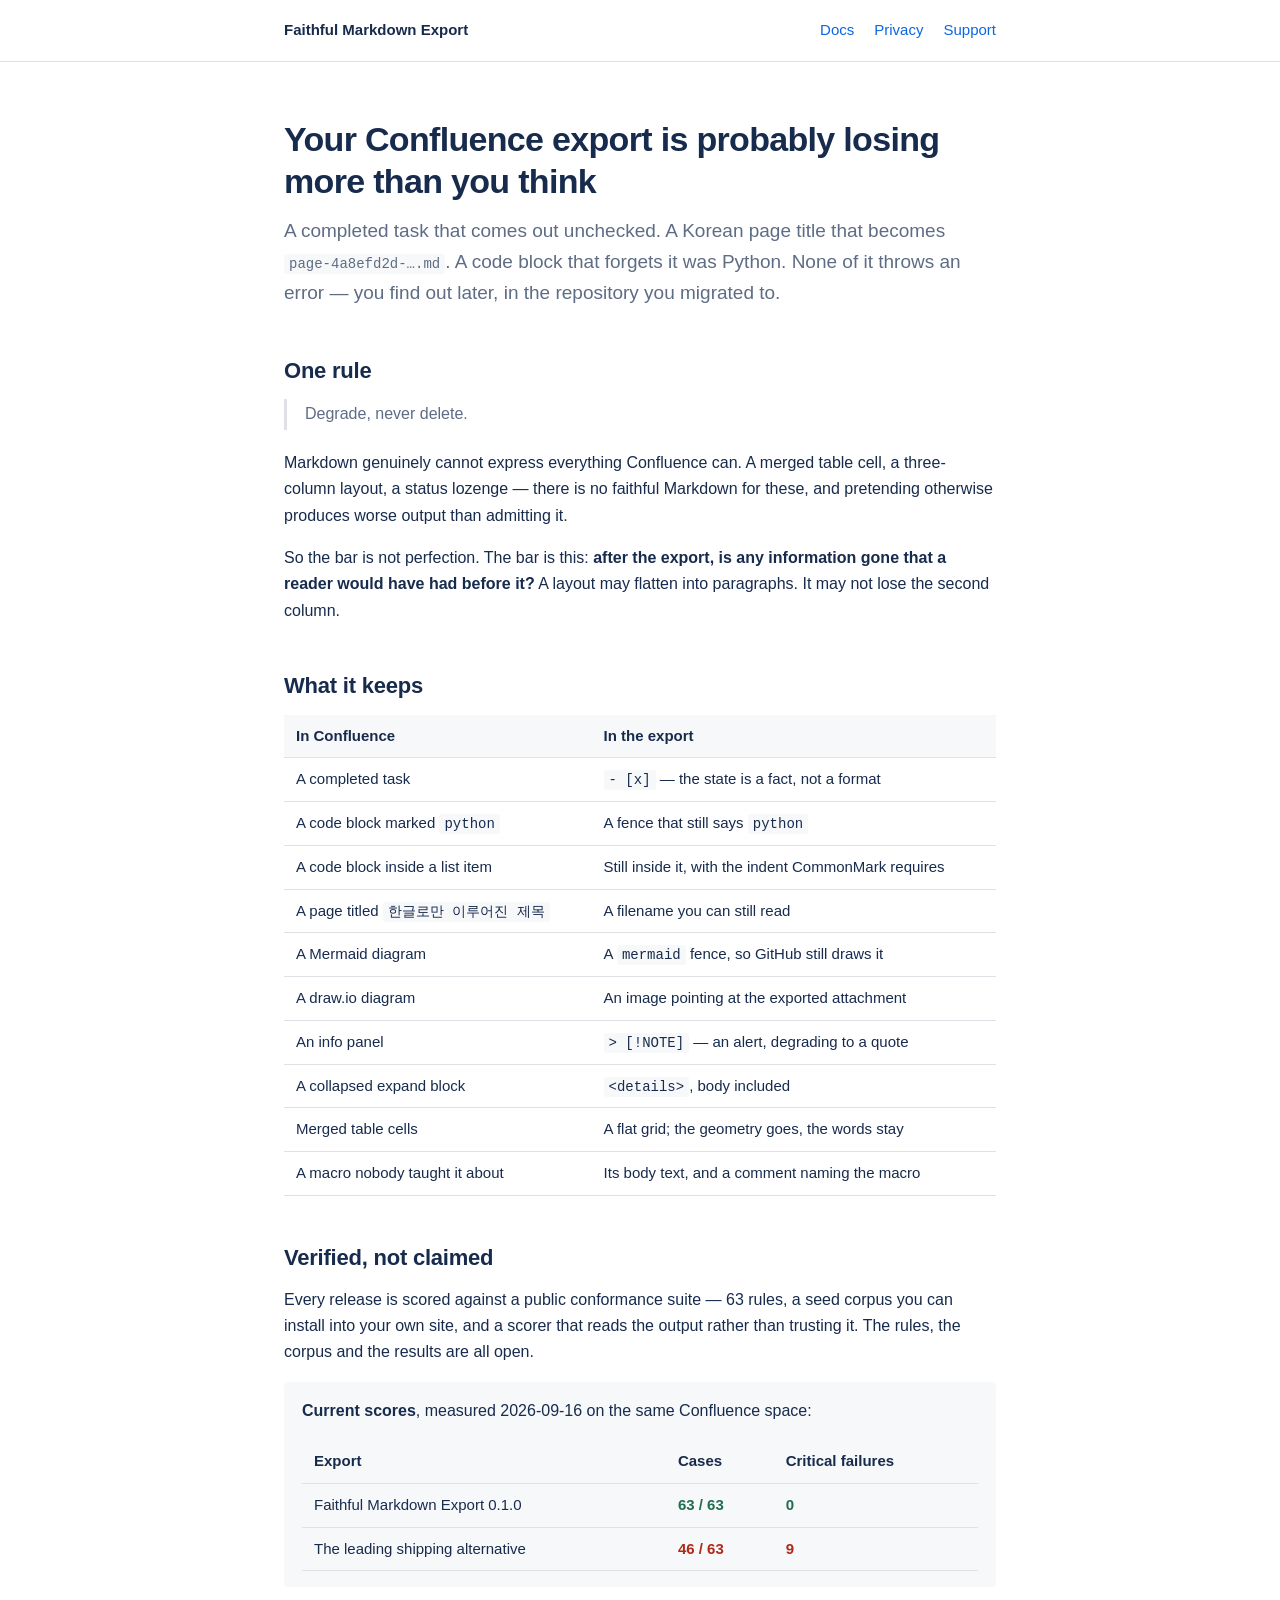
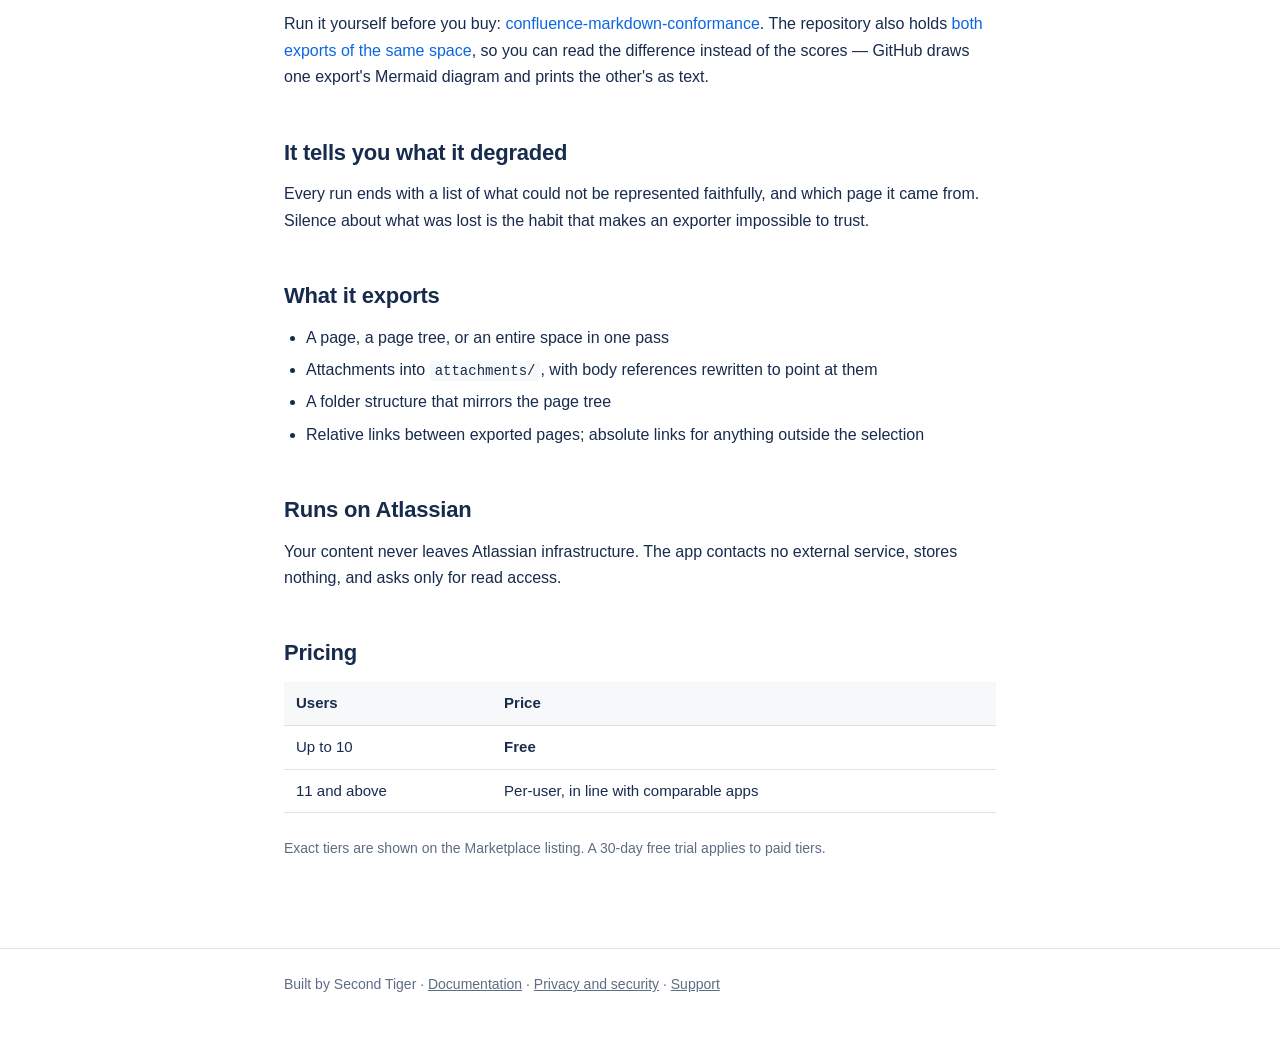
==== index.html @ 4c45a91b "Add the product site: what the app does, how to use it, privacy, support" ====
<!doctype html>
<html lang="en">
<head>
<meta charset="utf-8">
<meta name="viewport" content="width=device-width, initial-scale=1">
<title>Faithful Markdown Export for Confluence</title>
<meta name="description" content="Export Confluence pages, trees or whole spaces to Markdown without losing task state, code block languages, nesting or non-English titles.">
<link rel="stylesheet" href="style.css">
</head>
<body>

<header class="site">
  <div class="wrap">
    <strong>Faithful Markdown Export</strong>
    <nav>
      <a href="docs.html">Docs</a>
      <a href="privacy.html">Privacy</a>
      <a href="support.html">Support</a>
    </nav>
  </div>
</header>

<main class="wrap">

<h1>Your Confluence export is probably losing more than you think</h1>
<p class="lede">
  A completed task that comes out unchecked. A Korean page title that becomes
  <code>page-4a8efd2d-….md</code>. A code block that forgets it was Python. None of it
  throws an error — you find out later, in the repository you migrated to.
</p>

<h2>One rule</h2>

<blockquote>Degrade, never delete.</blockquote>

<p>
  Markdown genuinely cannot express everything Confluence can. A merged table cell, a
  three-column layout, a status lozenge — there is no faithful Markdown for these, and
  pretending otherwise produces worse output than admitting it.
</p>
<p>
  So the bar is not perfection. The bar is this: <strong>after the export, is any
  information gone that a reader would have had before it?</strong> A layout may flatten
  into paragraphs. It may not lose the second column.
</p>

<h2>What it keeps</h2>

<table>
  <tr><th>In Confluence</th><th>In the export</th></tr>
  <tr><td>A completed task</td><td><code>- [x]</code> — the state is a fact, not a format</td></tr>
  <tr><td>A code block marked <code>python</code></td><td>A fence that still says <code>python</code></td></tr>
  <tr><td>A code block inside a list item</td><td>Still inside it, with the indent CommonMark requires</td></tr>
  <tr><td>A page titled <code>한글로만 이루어진 제목</code></td><td>A filename you can still read</td></tr>
  <tr><td>A Mermaid diagram</td><td>A <code>mermaid</code> fence, so GitHub still draws it</td></tr>
  <tr><td>A draw.io diagram</td><td>An image pointing at the exported attachment</td></tr>
  <tr><td>An info panel</td><td><code>&gt; [!NOTE]</code> — an alert, degrading to a quote</td></tr>
  <tr><td>A collapsed expand block</td><td><code>&lt;details&gt;</code>, body included</td></tr>
  <tr><td>Merged table cells</td><td>A flat grid; the geometry goes, the words stay</td></tr>
  <tr><td>A macro nobody taught it about</td><td>Its body text, and a comment naming the macro</td></tr>
</table>

<h2>Verified, not claimed</h2>

<p>
  Every release is scored against a public conformance suite — 63 rules, a seed corpus you
  can install into your own site, and a scorer that reads the output rather than trusting it.
  The rules, the corpus and the results are all open.
</p>

<div class="callout">
  <p><strong>Current scores</strong>, measured 2026&#8209;09&#8209;16 on the same Confluence space:</p>
  <table style="margin-bottom:0">
    <tr><th>Export</th><th>Cases</th><th>Critical failures</th></tr>
    <tr><td>Faithful Markdown Export 0.1.0</td><td class="yes">63 / 63</td><td class="yes">0</td></tr>
    <tr><td>The leading shipping alternative</td><td class="no">46 / 63</td><td class="no">9</td></tr>
  </table>
</div>

<p>
  Run it yourself before you buy:
  <a href="https://github.com/YoungjuneKwon/confluence-markdown-conformance">confluence-markdown-conformance</a>.
  The repository also holds <a href="https://github.com/YoungjuneKwon/confluence-markdown-conformance/tree/main/samples">both exports of the same space</a>,
  so you can read the difference instead of the scores — GitHub draws one export's Mermaid
  diagram and prints the other's as text.
</p>

<h2>It tells you what it degraded</h2>

<p>
  Every run ends with a list of what could not be represented faithfully, and which page it
  came from. Silence about what was lost is the habit that makes an exporter impossible to
  trust.
</p>

<h2>What it exports</h2>

<ul>
  <li>A page, a page tree, or an entire space in one pass</li>
  <li>Attachments into <code>attachments/</code>, with body references rewritten to point at them</li>
  <li>A folder structure that mirrors the page tree</li>
  <li>Relative links between exported pages; absolute links for anything outside the selection</li>
</ul>

<h2>Runs on Atlassian</h2>

<p>
  Your content never leaves Atlassian infrastructure. The app contacts no external service,
  stores nothing, and asks only for read access.
</p>

<h2>Pricing</h2>

<table>
  <tr><th>Users</th><th>Price</th></tr>
  <tr><td>Up to 10</td><td><strong>Free</strong></td></tr>
  <tr><td>11 and above</td><td>Per-user, in line with comparable apps</td></tr>
</table>
<p class="updated">Exact tiers are shown on the Marketplace listing. A 30-day free trial applies to paid tiers.</p>

</main>

<footer class="site">
  <div class="wrap">
    Built by Second Tiger ·
    <a href="docs.html">Documentation</a> ·
    <a href="privacy.html">Privacy and security</a> ·
    <a href="support.html">Support</a>
  </div>
</footer>

</body>
</html>
---- style.css ----
:root {
  --ink: #172b4d;
  --muted: #5e6c84;
  --line: #dfe1e6;
  --bg: #ffffff;
  --soft: #f7f8f9;
  --link: #0c66e4;
  --bad: #ae2a19;
  --good: #216e4e;
}

* { box-sizing: border-box; }

body {
  margin: 0;
  font: 400 16px/1.65 -apple-system, BlinkMacSystemFont, "Segoe UI", Roboto, "Helvetica Neue", sans-serif;
  color: var(--ink);
  background: var(--bg);
  -webkit-font-smoothing: antialiased;
}

.wrap { max-width: 760px; margin: 0 auto; padding: 0 24px; }

header.site {
  border-bottom: 1px solid var(--line);
  padding: 18px 0;
  margin-bottom: 56px;
}
header.site .wrap { display: flex; align-items: center; gap: 28px; }
header.site strong { font-size: 15px; }
header.site nav { margin-left: auto; display: flex; gap: 20px; }
header.site nav a { font-size: 15px; }

a { color: var(--link); text-decoration: none; }
a:hover { text-decoration: underline; }

h1 { font-size: 34px; line-height: 1.25; letter-spacing: -0.02em; margin: 0 0 12px; }
h2 { font-size: 22px; line-height: 1.3; margin: 48px 0 14px; letter-spacing: -0.01em; }
h3 { font-size: 17px; margin: 32px 0 8px; }
p { margin: 0 0 16px; }
.lede { font-size: 19px; color: var(--muted); margin-bottom: 36px; }

ul, ol { margin: 0 0 16px; padding-left: 22px; }
li { margin: 6px 0; }

code {
  font: 400 14px/1.5 ui-monospace, SFMono-Regular, Menlo, monospace;
  background: var(--soft);
  padding: 2px 5px;
  border-radius: 3px;
}
pre {
  background: var(--soft);
  border: 1px solid var(--line);
  border-radius: 4px;
  padding: 14px 16px;
  overflow-x: auto;
  margin: 0 0 20px;
}
pre code { background: none; padding: 0; font-size: 13.5px; }

table { border-collapse: collapse; width: 100%; margin: 0 0 24px; font-size: 15px; }
th, td { text-align: left; padding: 9px 12px; border-bottom: 1px solid var(--line); vertical-align: top; }
th { font-weight: 600; background: var(--soft); }

blockquote {
  margin: 0 0 20px;
  padding: 2px 0 2px 18px;
  border-left: 3px solid var(--line);
  color: var(--muted);
}

.callout {
  background: var(--soft);
  border-radius: 4px;
  padding: 16px 18px;
  margin: 0 0 24px;
}
.callout p:last-child { margin-bottom: 0; }

.no { color: var(--bad); font-weight: 600; }
.yes { color: var(--good); font-weight: 600; }

footer.site {
  margin-top: 88px;
  border-top: 1px solid var(--line);
  padding: 24px 0 64px;
  color: var(--muted);
  font-size: 14px;
}
footer.site a { color: var(--muted); text-decoration: underline; }

.updated { color: var(--muted); font-size: 14px; }
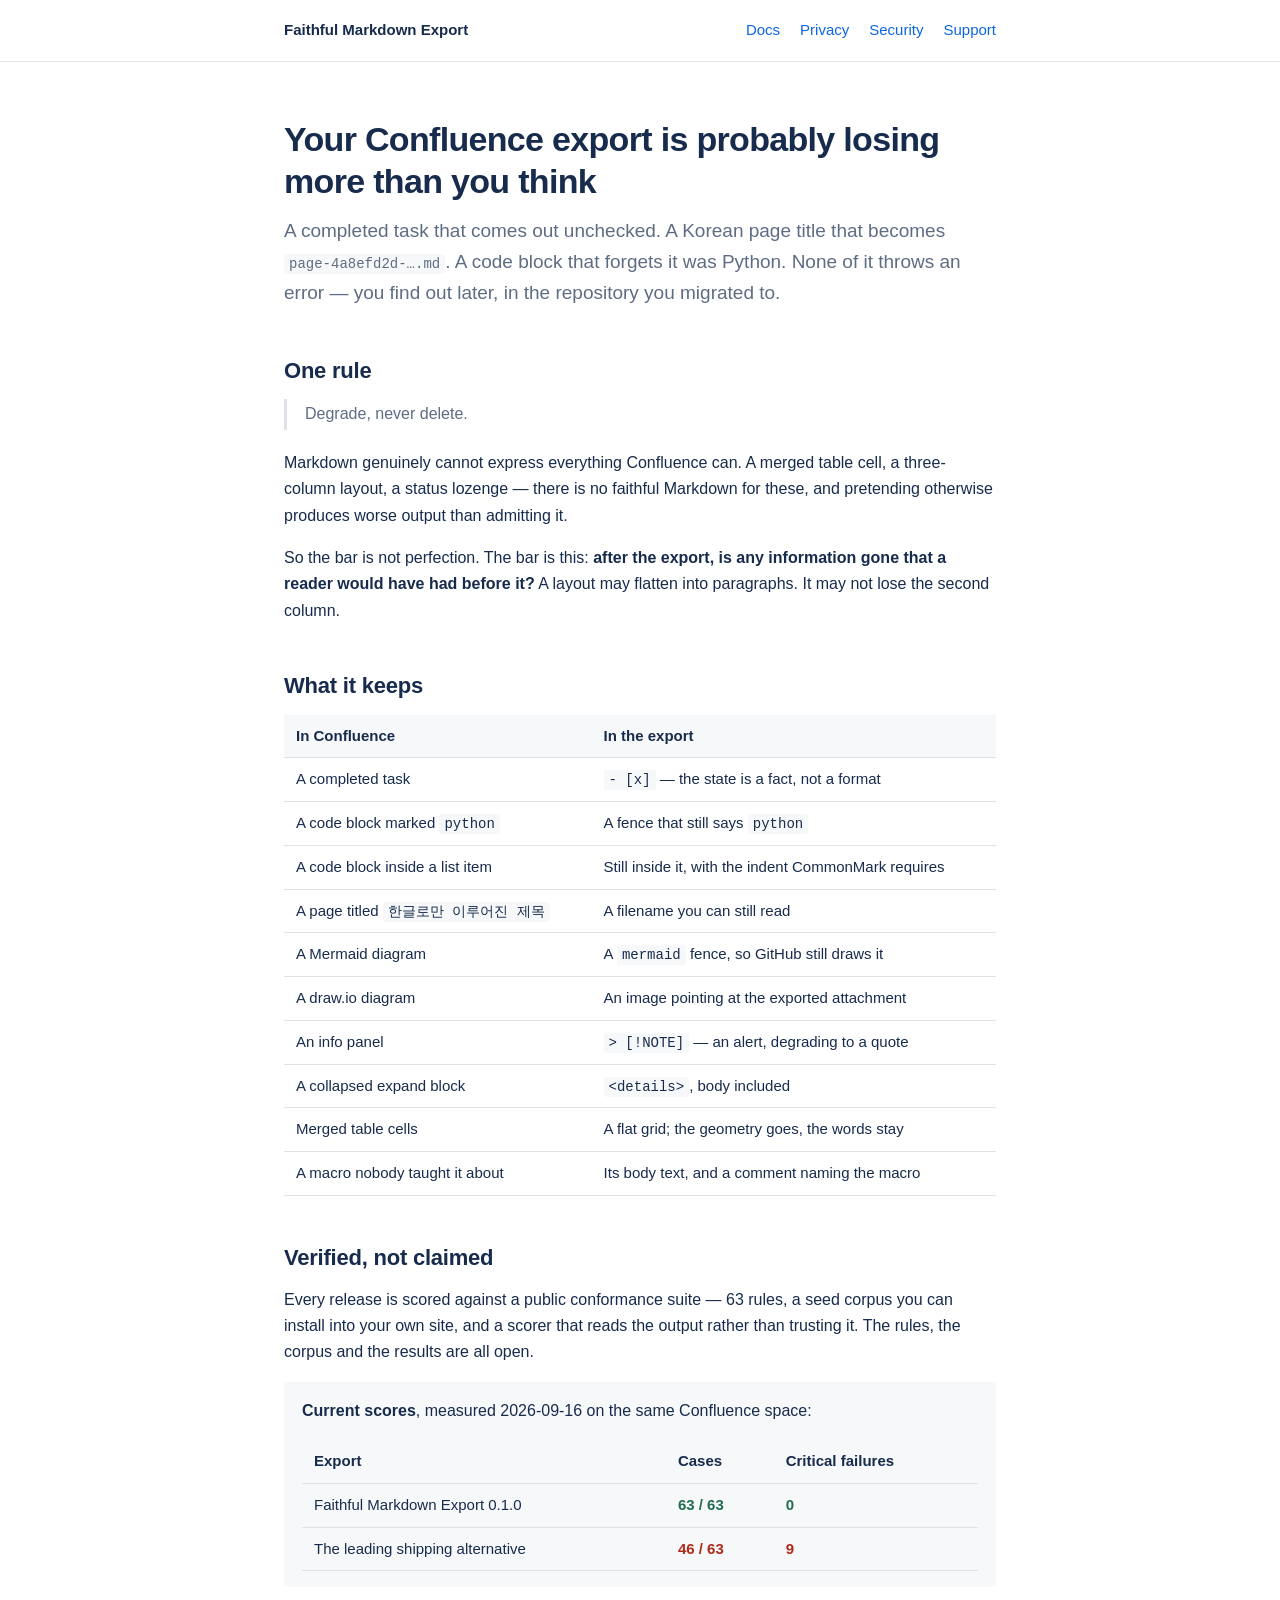
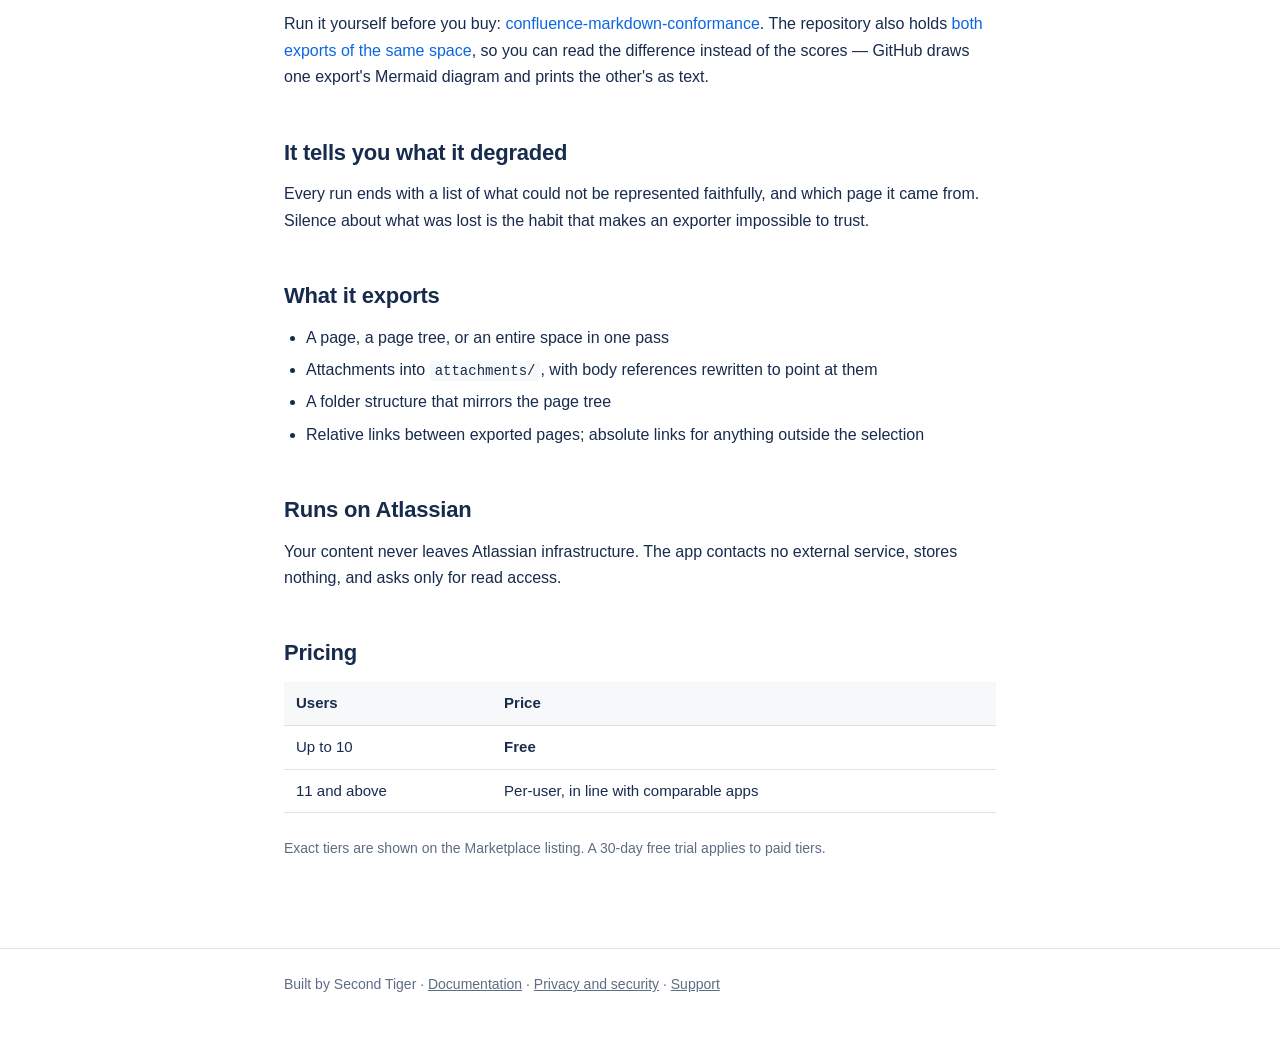
==== commit 292bdaf1: "Say publicly what we do when security goes wrong The Marketplace listing has a security policy field" ====
--- a/index.html
+++ b/index.html
@@ -15,6 +15,7 @@
     <nav>
       <a href="docs.html">Docs</a>
       <a href="privacy.html">Privacy</a>
+      <a href="security.html">Security</a>
       <a href="support.html">Support</a>
     </nav>
   </div>
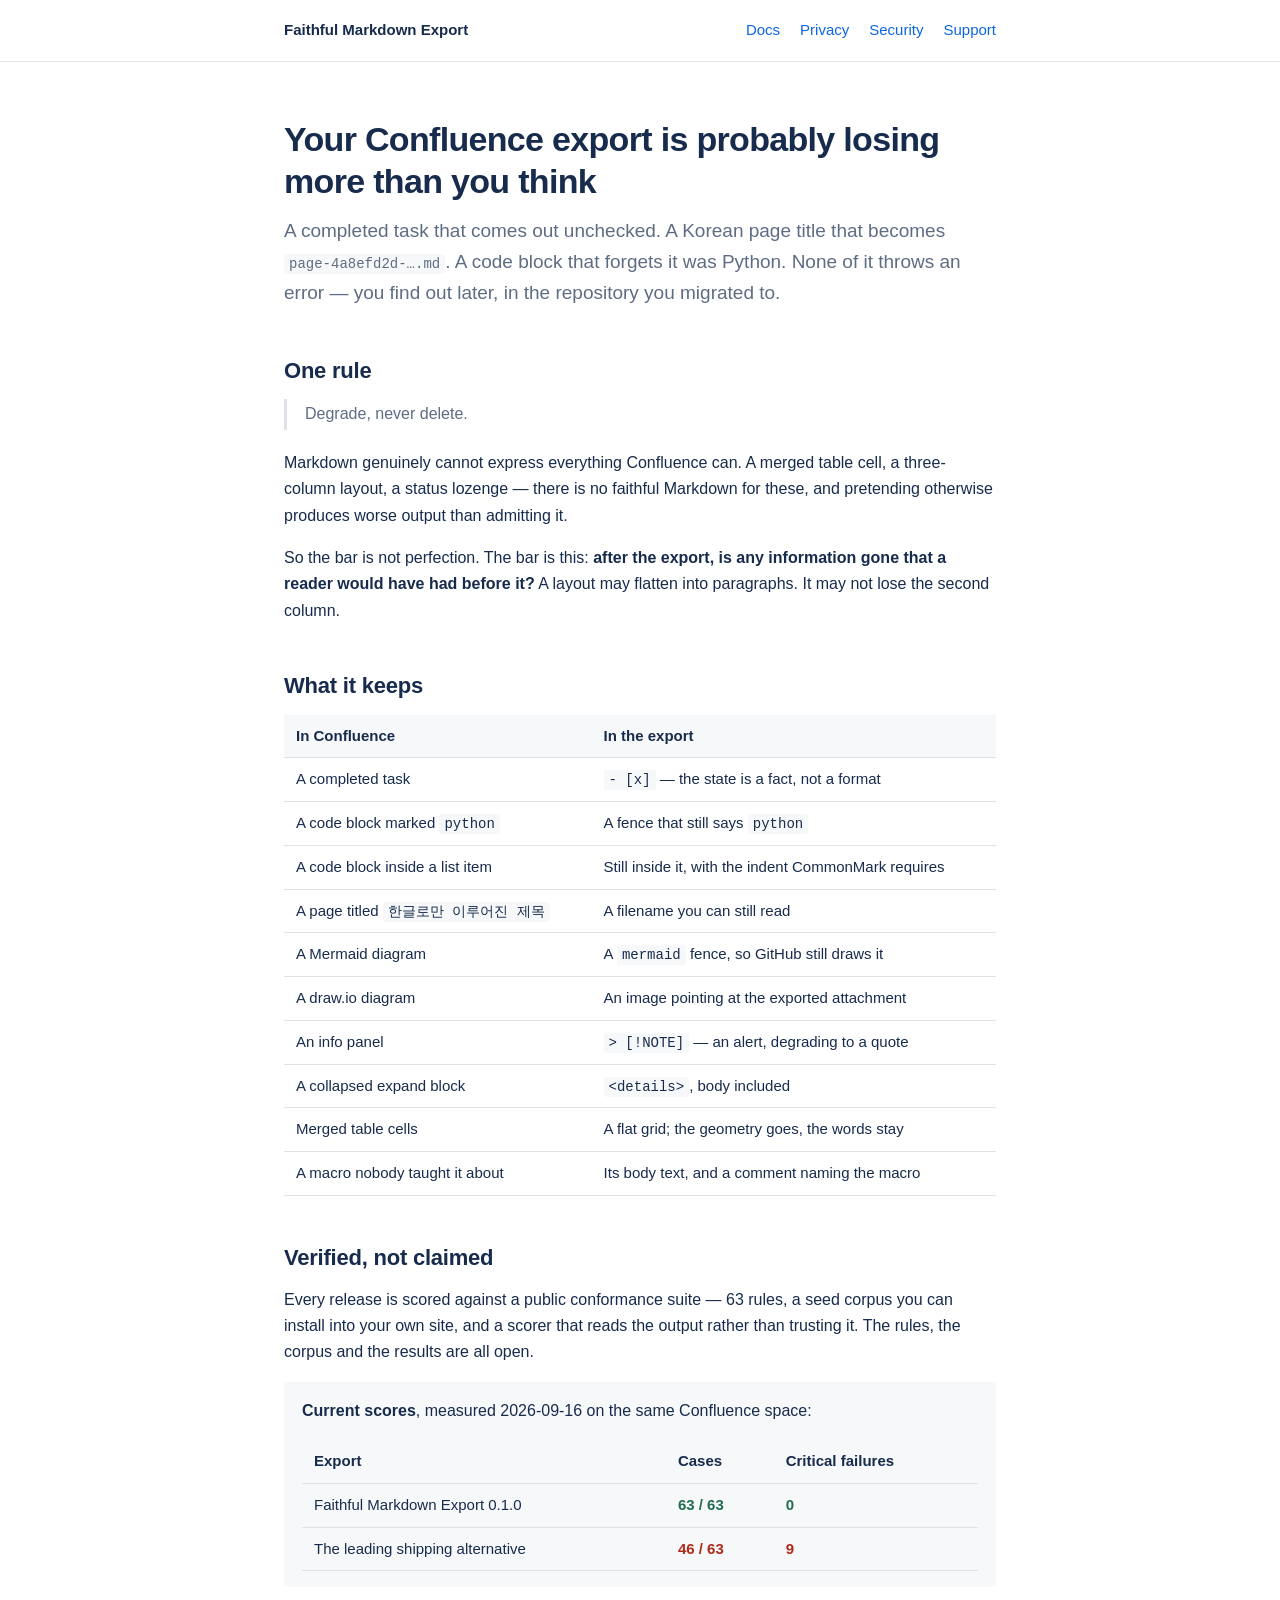
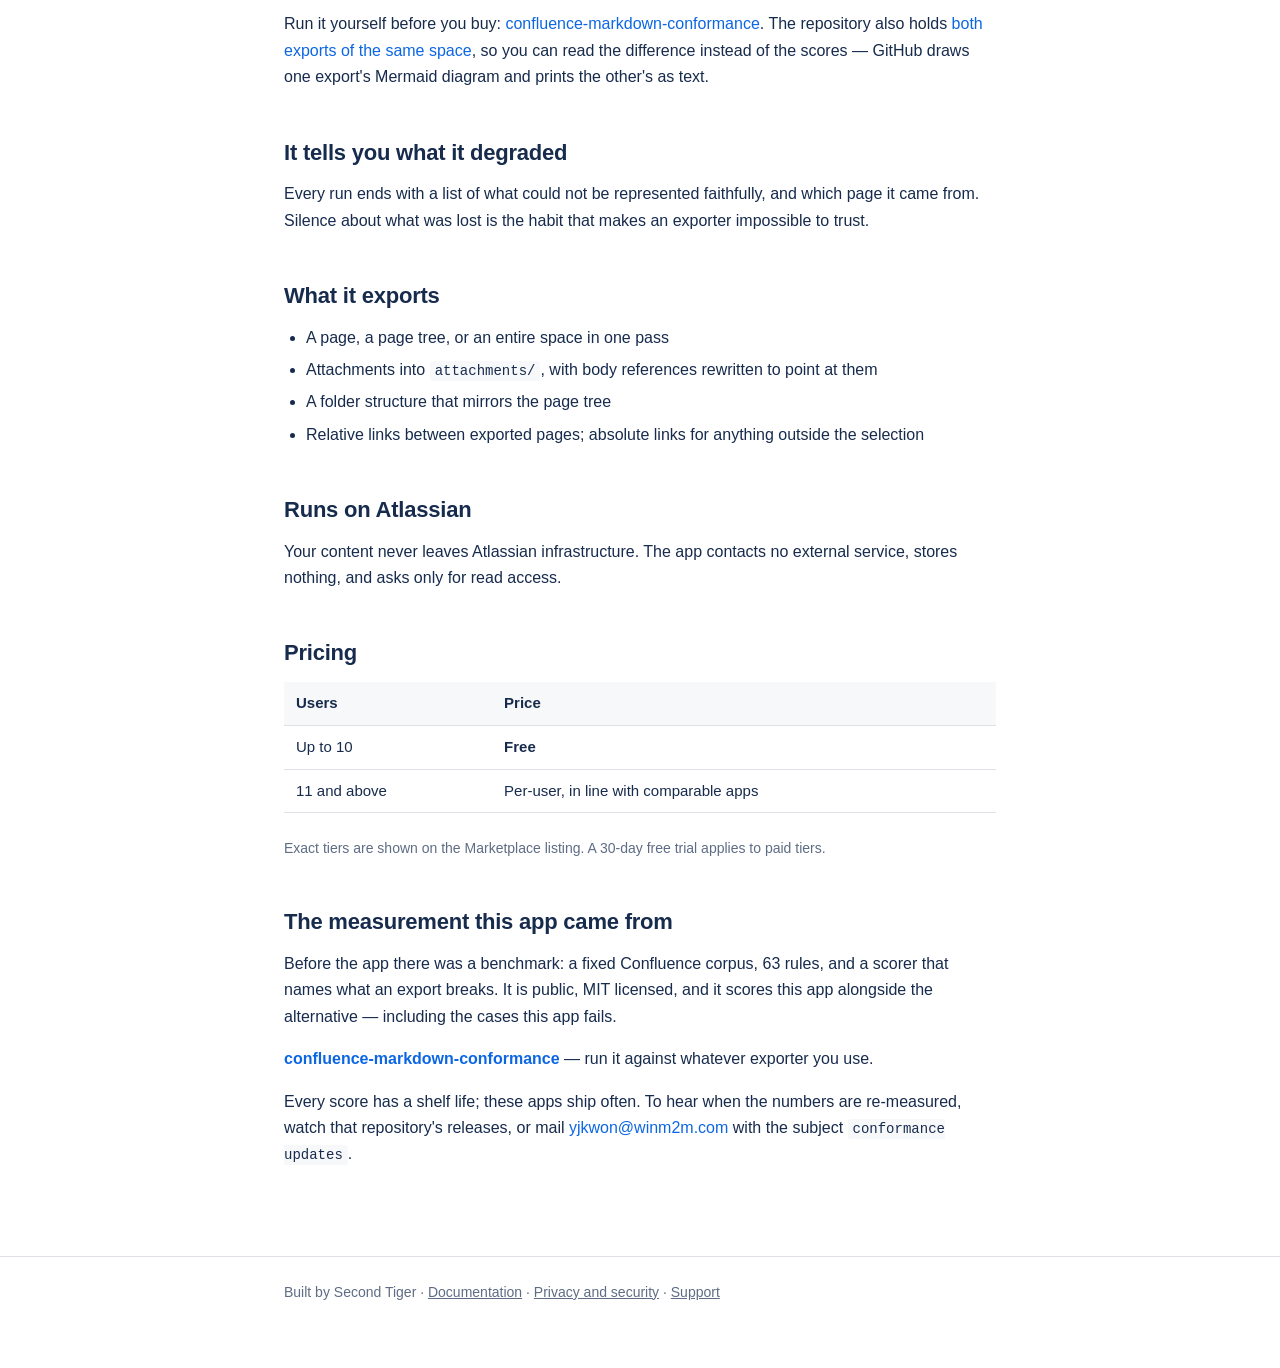
==== commit b9aec03e: "Point the site at the benchmark it came from The product page never mentioned the conformance suite," ====
--- a/index.html
+++ b/index.html
@@ -6,6 +6,54 @@
 <title>Faithful Markdown Export for Confluence</title>
 <meta name="description" content="Export Confluence pages, trees or whole spaces to Markdown without losing task state, code block languages, nesting or non-English titles.">
 <link rel="stylesheet" href="style.css">
+<!-- 구조화 데이터. 사람이 아니라 검색·생성형 엔진이 읽는다. 여기 적는 것은
+     전부 페이지 본문에 있는 사실이어야 한다 — 여기에만 있는 주장은 쓰지 않는다.
+     평점은 넣지 않는다. 리뷰가 아직 한 건도 없다. -->
+<script type="application/ld+json">
+{
+  "@context": "https://schema.org",
+  "@type": "SoftwareApplication",
+  "name": "Faithful Markdown Export for Confluence",
+  "applicationCategory": "BusinessApplication",
+  "applicationSubCategory": "Atlassian Confluence Cloud app",
+  "operatingSystem": "Atlassian Confluence Cloud",
+  "url": "https://youngjunekwon.github.io/faithful-markdown-export/",
+  "downloadUrl": "https://marketplace.atlassian.com/apps/1569868747/faithful-markdown-export-for-confluence",
+  "softwareHelp": "https://youngjunekwon.github.io/faithful-markdown-export/docs.html",
+  "description": "Exports a Confluence page, page tree or whole space to Markdown without silently losing information. Task state, code block languages, list nesting, attachments and non-ASCII page titles survive the export, and anything that cannot be represented faithfully is reported rather than dropped.",
+  "featureList": [
+    "Export a page, a page tree or an entire space in one pass",
+    "Task state survives: a completed task exports as completed",
+    "Code block languages survive, including code blocks nested inside list items",
+    "Non-ASCII page titles become readable filenames instead of UUIDs",
+    "Mermaid and PlantUML diagrams keep their source as fenced code",
+    "Attachments exported alongside, with body references rewritten",
+    "Every run reports what it had to degrade and on which page"
+  ],
+  "publisher": {
+    "@type": "Organization",
+    "name": "Second Tiger",
+    "url": "https://marketplace.atlassian.com/vendors/593237281"
+  },
+  "offers": [
+    {
+      "@type": "Offer",
+      "name": "Up to 10 users",
+      "price": "0",
+      "priceCurrency": "USD",
+      "category": "free"
+    },
+    {
+      "@type": "Offer",
+      "name": "11 users and above",
+      "priceCurrency": "USD",
+      "category": "subscription",
+      "url": "https://marketplace.atlassian.com/apps/1569868747/faithful-markdown-export-for-confluence?tab=pricing"
+    }
+  ],
+  "isAccessibleForFree": true
+}
+</script>
 </head>
 <body>
 
@@ -119,6 +167,18 @@
 </table>
 <p class="updated">Exact tiers are shown on the Marketplace listing. A 30-day free trial applies to paid tiers.</p>
 
+
+<section id="benchmark">
+<h2>The measurement this app came from</h2>
+<p>Before the app there was a benchmark: a fixed Confluence corpus, 63 rules, and
+a scorer that names what an export breaks. It is public, MIT licensed, and it
+scores this app alongside the alternative — including the cases this app fails.</p>
+<p><a href="https://github.com/YoungjuneKwon/confluence-markdown-conformance"><strong>confluence-markdown-conformance</strong></a> — run it against whatever exporter you use.</p>
+<p class="cap">Every score has a shelf life; these apps ship often. To hear when the
+numbers are re-measured, watch that repository's releases, or mail
+<a href="mailto:yjkwon@winm2m.com?subject=conformance%20updates">yjkwon@winm2m.com</a>
+with the subject <code>conformance updates</code>.</p>
+</section>
 </main>
 
 <footer class="site">
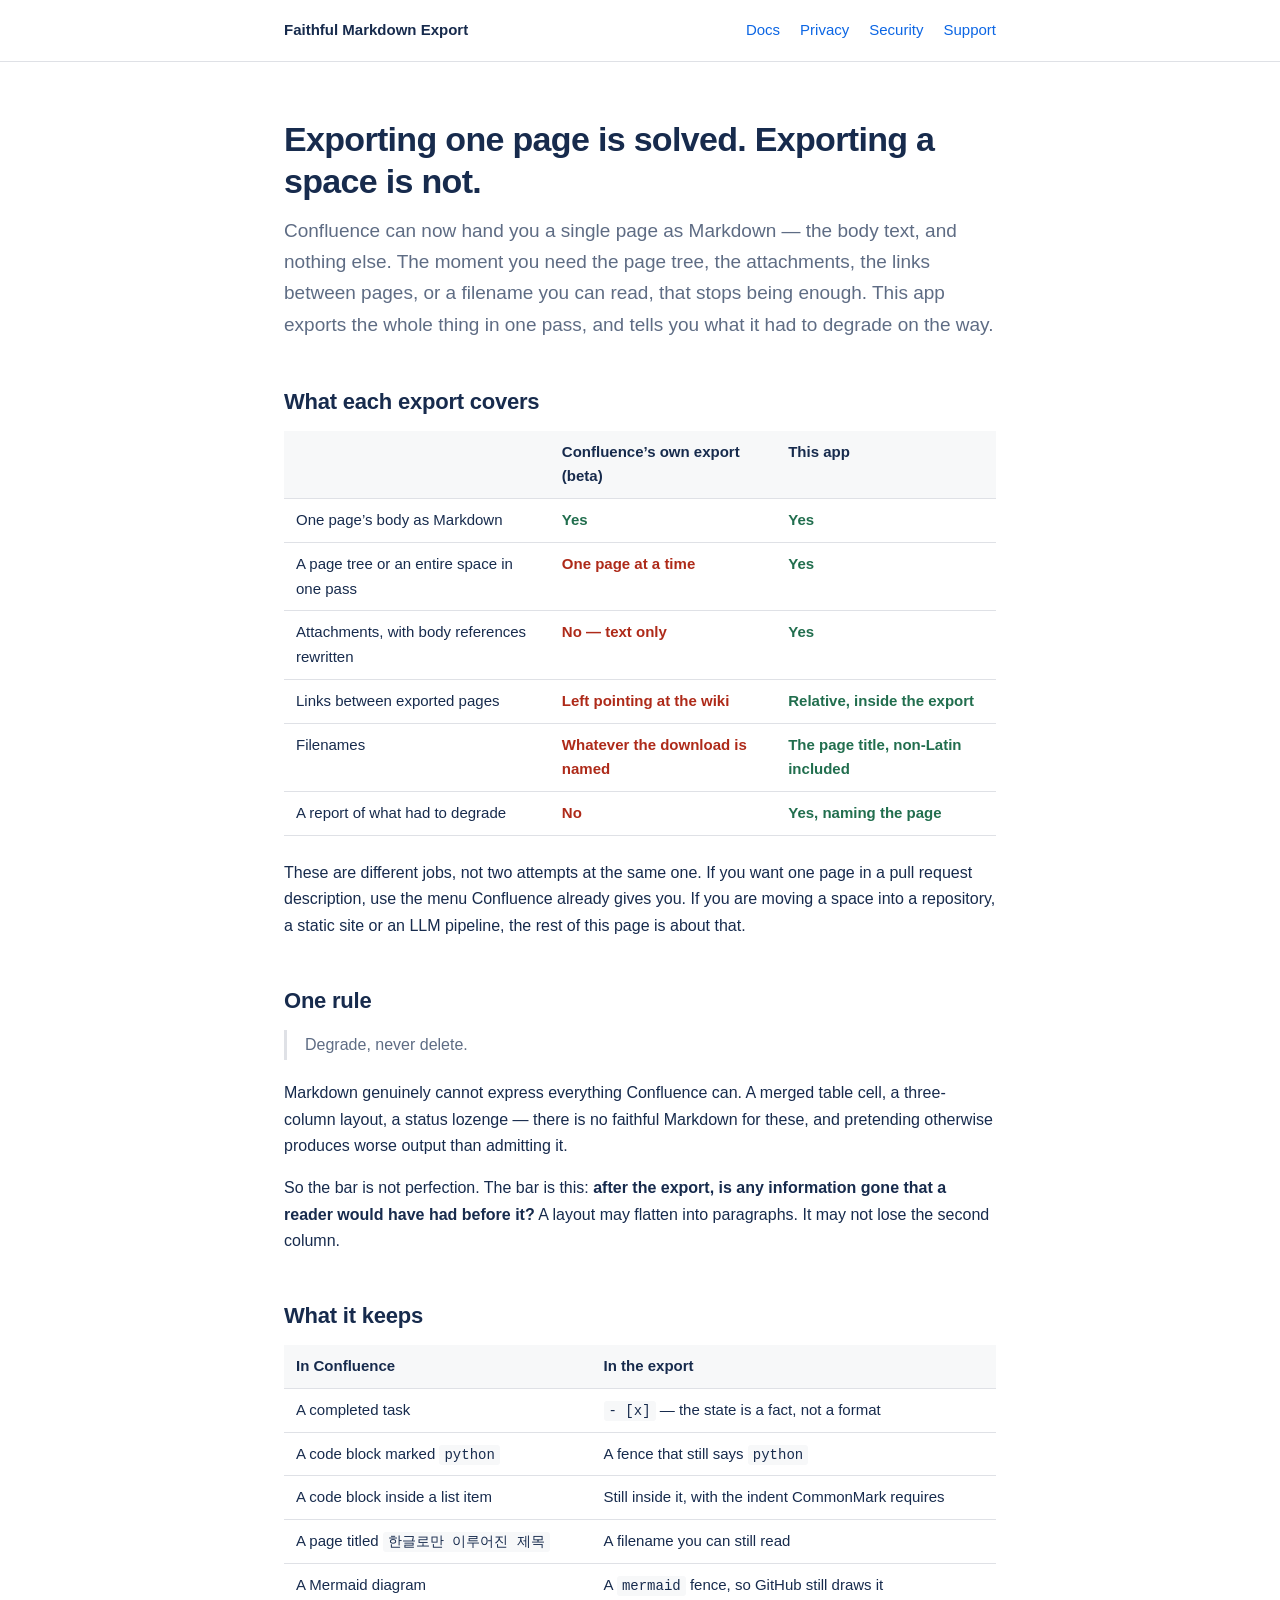
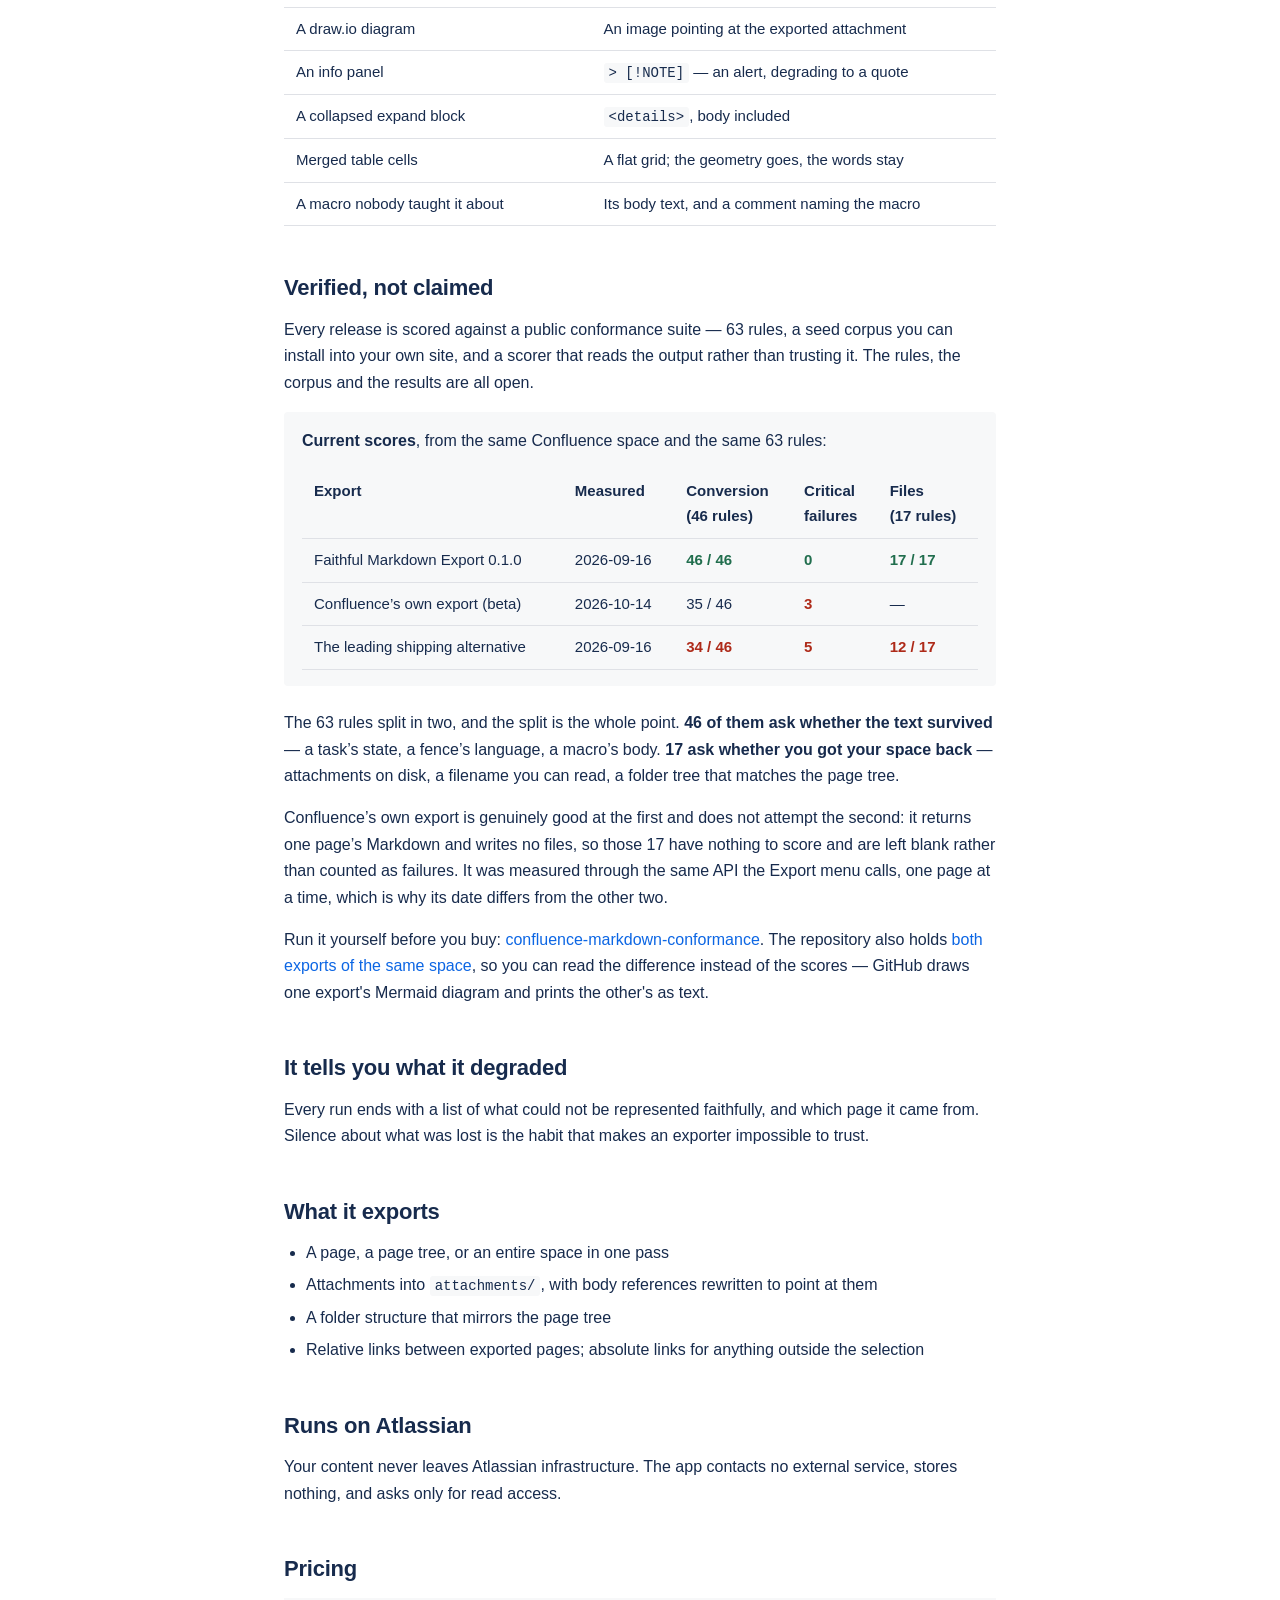
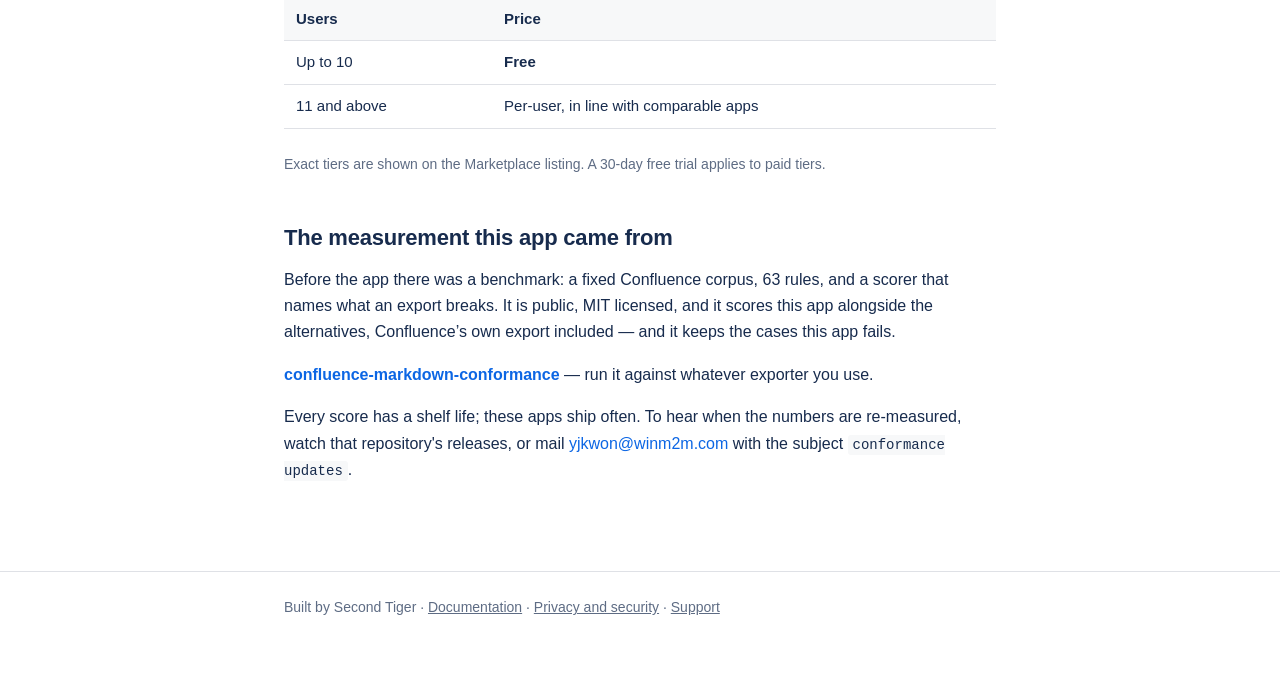
==== commit 799a5f47: "Move the argument from accuracy to scope Confluence shipped a native Markdown export in beta. Measur" ====
--- a/index.html
+++ b/index.html
@@ -4,7 +4,7 @@
 <meta charset="utf-8">
 <meta name="viewport" content="width=device-width, initial-scale=1">
 <title>Faithful Markdown Export for Confluence</title>
-<meta name="description" content="Export Confluence pages, trees or whole spaces to Markdown without losing task state, code block languages, nesting or non-English titles.">
+<meta name="description" content="Confluence's own export returns one page of Markdown. This app exports a page tree or a whole space — attachments, rewritten links and readable filenames — and reports what it degraded.">
 <link rel="stylesheet" href="style.css">
 <!-- 구조화 데이터. 사람이 아니라 검색·생성형 엔진이 읽는다. 여기 적는 것은
      전부 페이지 본문에 있는 사실이어야 한다 — 여기에만 있는 주장은 쓰지 않는다.
@@ -20,7 +20,7 @@
   "url": "https://youngjunekwon.github.io/faithful-markdown-export/",
   "downloadUrl": "https://marketplace.atlassian.com/apps/1569868747/faithful-markdown-export-for-confluence",
   "softwareHelp": "https://youngjunekwon.github.io/faithful-markdown-export/docs.html",
-  "description": "Exports a Confluence page, page tree or whole space to Markdown without silently losing information. Task state, code block languages, list nesting, attachments and non-ASCII page titles survive the export, and anything that cannot be represented faithfully is reported rather than dropped.",
+  "description": "Exports a Confluence page, page tree or whole space to Markdown in one pass. Confluence's own export returns the body text of a single page; this app additionally carries attachments, rewrites the links between exported pages, keeps non-ASCII page titles as readable filenames, and reports anything that could not be represented faithfully rather than dropping it silently.",
   "featureList": [
     "Export a page, a page tree or an entire space in one pass",
     "Task state survives: a completed task exports as completed",
@@ -71,11 +71,31 @@
 
 <main class="wrap">
 
-<h1>Your Confluence export is probably losing more than you think</h1>
+<h1>Exporting one page is solved. Exporting a space is not.</h1>
 <p class="lede">
-  A completed task that comes out unchecked. A Korean page title that becomes
-  <code>page-4a8efd2d-….md</code>. A code block that forgets it was Python. None of it
-  throws an error — you find out later, in the repository you migrated to.
+  Confluence can now hand you a single page as Markdown — the body text, and nothing else.
+  The moment you need the page tree, the attachments, the links between pages, or a filename
+  you can read, that stops being enough. This app exports the whole thing in one pass, and
+  tells you what it had to degrade on the way.
+</p>
+
+<h2>What each export covers</h2>
+
+<table>
+  <tr><th>&nbsp;</th><th>Confluence’s own export (beta)</th><th>This app</th></tr>
+  <tr><td>One page’s body as Markdown</td><td class="yes">Yes</td><td class="yes">Yes</td></tr>
+  <tr><td>A page tree or an entire space in one pass</td><td class="no">One page at a time</td><td class="yes">Yes</td></tr>
+  <tr><td>Attachments, with body references rewritten</td><td class="no">No — text only</td><td class="yes">Yes</td></tr>
+  <tr><td>Links between exported pages</td><td class="no">Left pointing at the wiki</td><td class="yes">Relative, inside the export</td></tr>
+  <tr><td>Filenames</td><td class="no">Whatever the download is named</td><td class="yes">The page title, non-Latin included</td></tr>
+  <tr><td>A report of what had to degrade</td><td class="no">No</td><td class="yes">Yes, naming the page</td></tr>
+</table>
+
+<p>
+  These are different jobs, not two attempts at the same one. If you want one page in a
+  pull request description, use the menu Confluence already gives you. If you are moving a
+  space into a repository, a static site or an LLM pipeline, the rest of this page is about
+  that.
 </p>
 
 <h2>One rule</h2>
@@ -118,13 +138,27 @@
 </p>
 
 <div class="callout">
-  <p><strong>Current scores</strong>, measured 2026&#8209;09&#8209;16 on the same Confluence space:</p>
+  <p><strong>Current scores</strong>, from the same Confluence space and the same 63 rules:</p>
   <table style="margin-bottom:0">
-    <tr><th>Export</th><th>Cases</th><th>Critical failures</th></tr>
-    <tr><td>Faithful Markdown Export 0.1.0</td><td class="yes">63 / 63</td><td class="yes">0</td></tr>
-    <tr><td>The leading shipping alternative</td><td class="no">46 / 63</td><td class="no">9</td></tr>
+    <tr><th>Export</th><th>Measured</th><th>Conversion<br>(46 rules)</th><th>Critical<br>failures</th><th>Files<br>(17 rules)</th></tr>
+    <tr><td>Faithful Markdown Export 0.1.0</td><td>2026&#8209;09&#8209;16</td><td class="yes">46 / 46</td><td class="yes">0</td><td class="yes">17 / 17</td></tr>
+    <tr><td>Confluence’s own export (beta)</td><td>2026&#8209;10&#8209;14</td><td>35 / 46</td><td class="no">3</td><td>—</td></tr>
+    <tr><td>The leading shipping alternative</td><td>2026&#8209;09&#8209;16</td><td class="no">34 / 46</td><td class="no">5</td><td class="no">12 / 17</td></tr>
   </table>
 </div>
+
+<p>
+  The 63 rules split in two, and the split is the whole point. <strong>46 of them ask whether
+  the text survived</strong> — a task’s state, a fence’s language, a macro’s body. <strong>17 ask
+  whether you got your space back</strong> — attachments on disk, a filename you can read, a folder
+  tree that matches the page tree.
+</p>
+<p>
+  Confluence’s own export is genuinely good at the first and does not attempt the second: it
+  returns one page’s Markdown and writes no files, so those 17 have nothing to score and are
+  left blank rather than counted as failures. It was measured through the same API the
+  Export menu calls, one page at a time, which is why its date differs from the other two.
+</p>
 
 <p>
   Run it yourself before you buy:
@@ -172,7 +206,8 @@
 <h2>The measurement this app came from</h2>
 <p>Before the app there was a benchmark: a fixed Confluence corpus, 63 rules, and
 a scorer that names what an export breaks. It is public, MIT licensed, and it
-scores this app alongside the alternative — including the cases this app fails.</p>
+scores this app alongside the alternatives, Confluence’s own export included — and it
+keeps the cases this app fails.</p>
 <p><a href="https://github.com/YoungjuneKwon/confluence-markdown-conformance"><strong>confluence-markdown-conformance</strong></a> — run it against whatever exporter you use.</p>
 <p class="cap">Every score has a shelf life; these apps ship often. To hear when the
 numbers are re-measured, watch that repository's releases, or mail
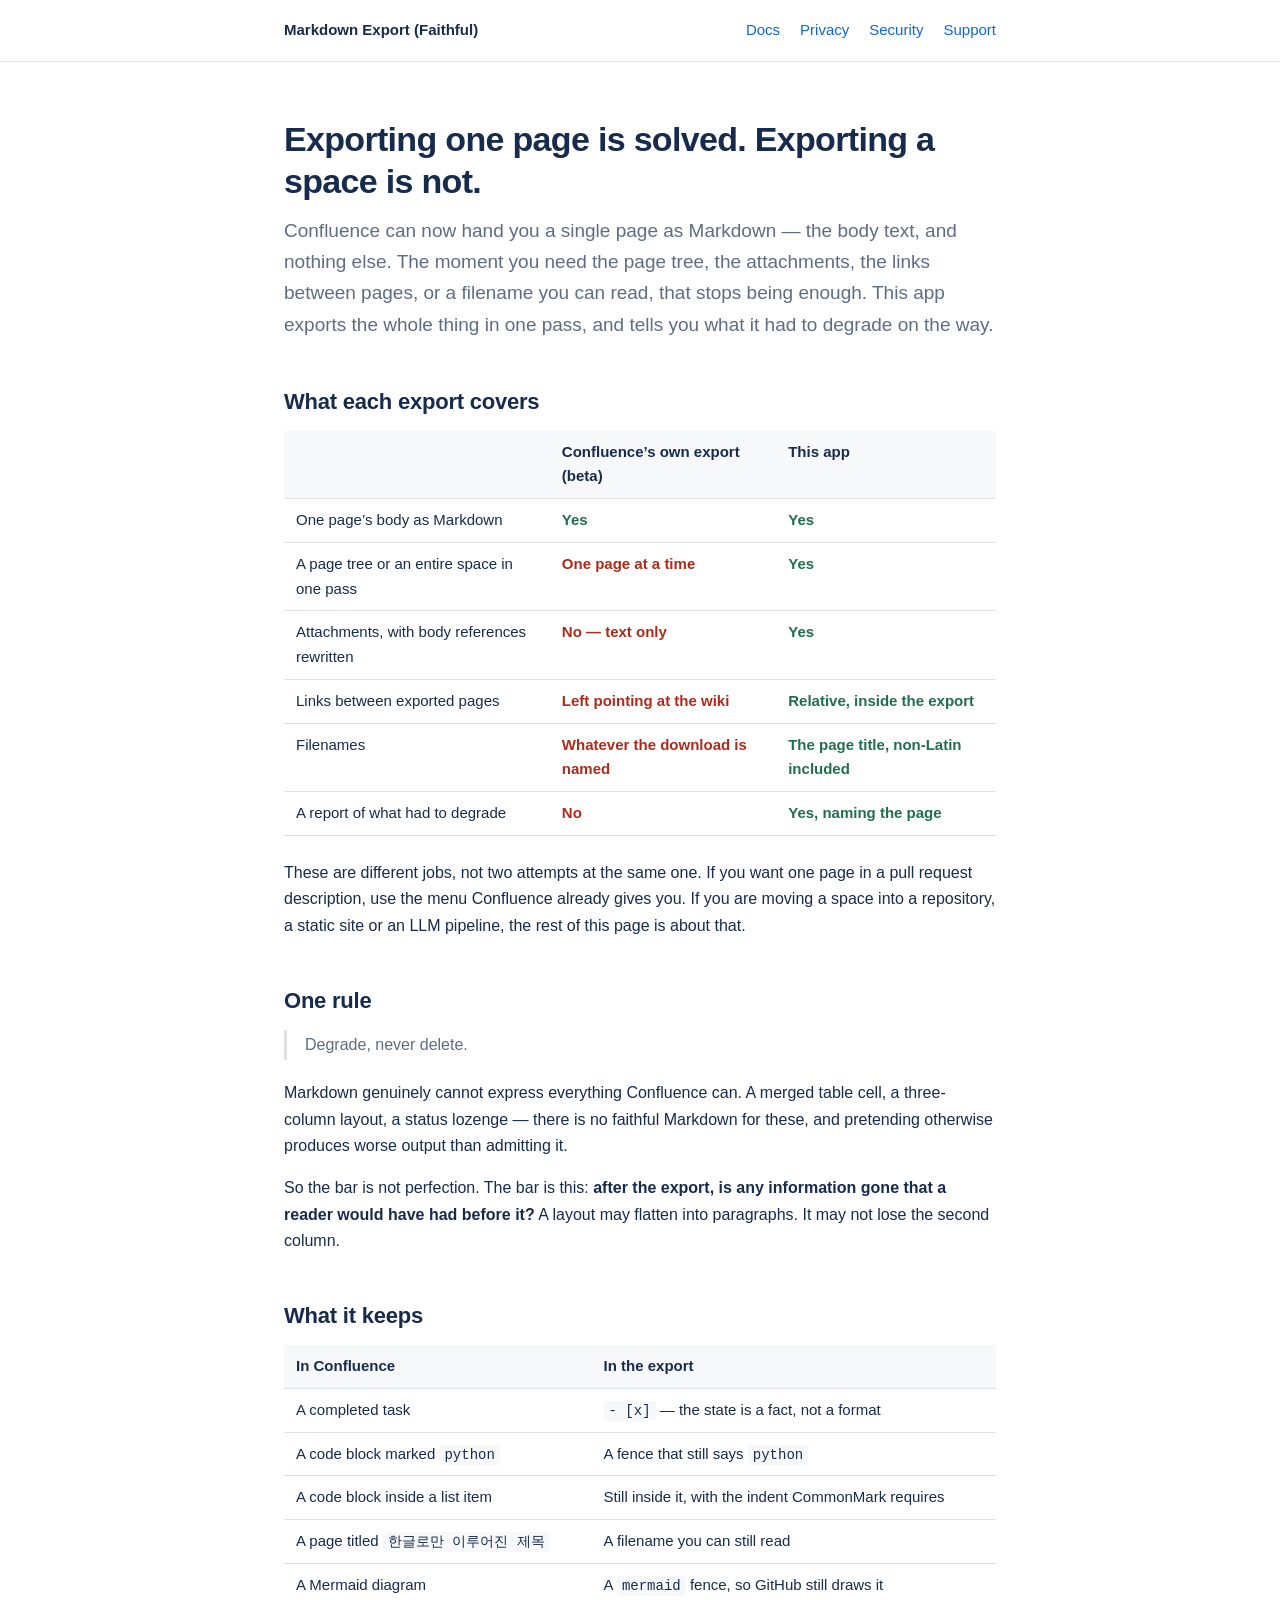
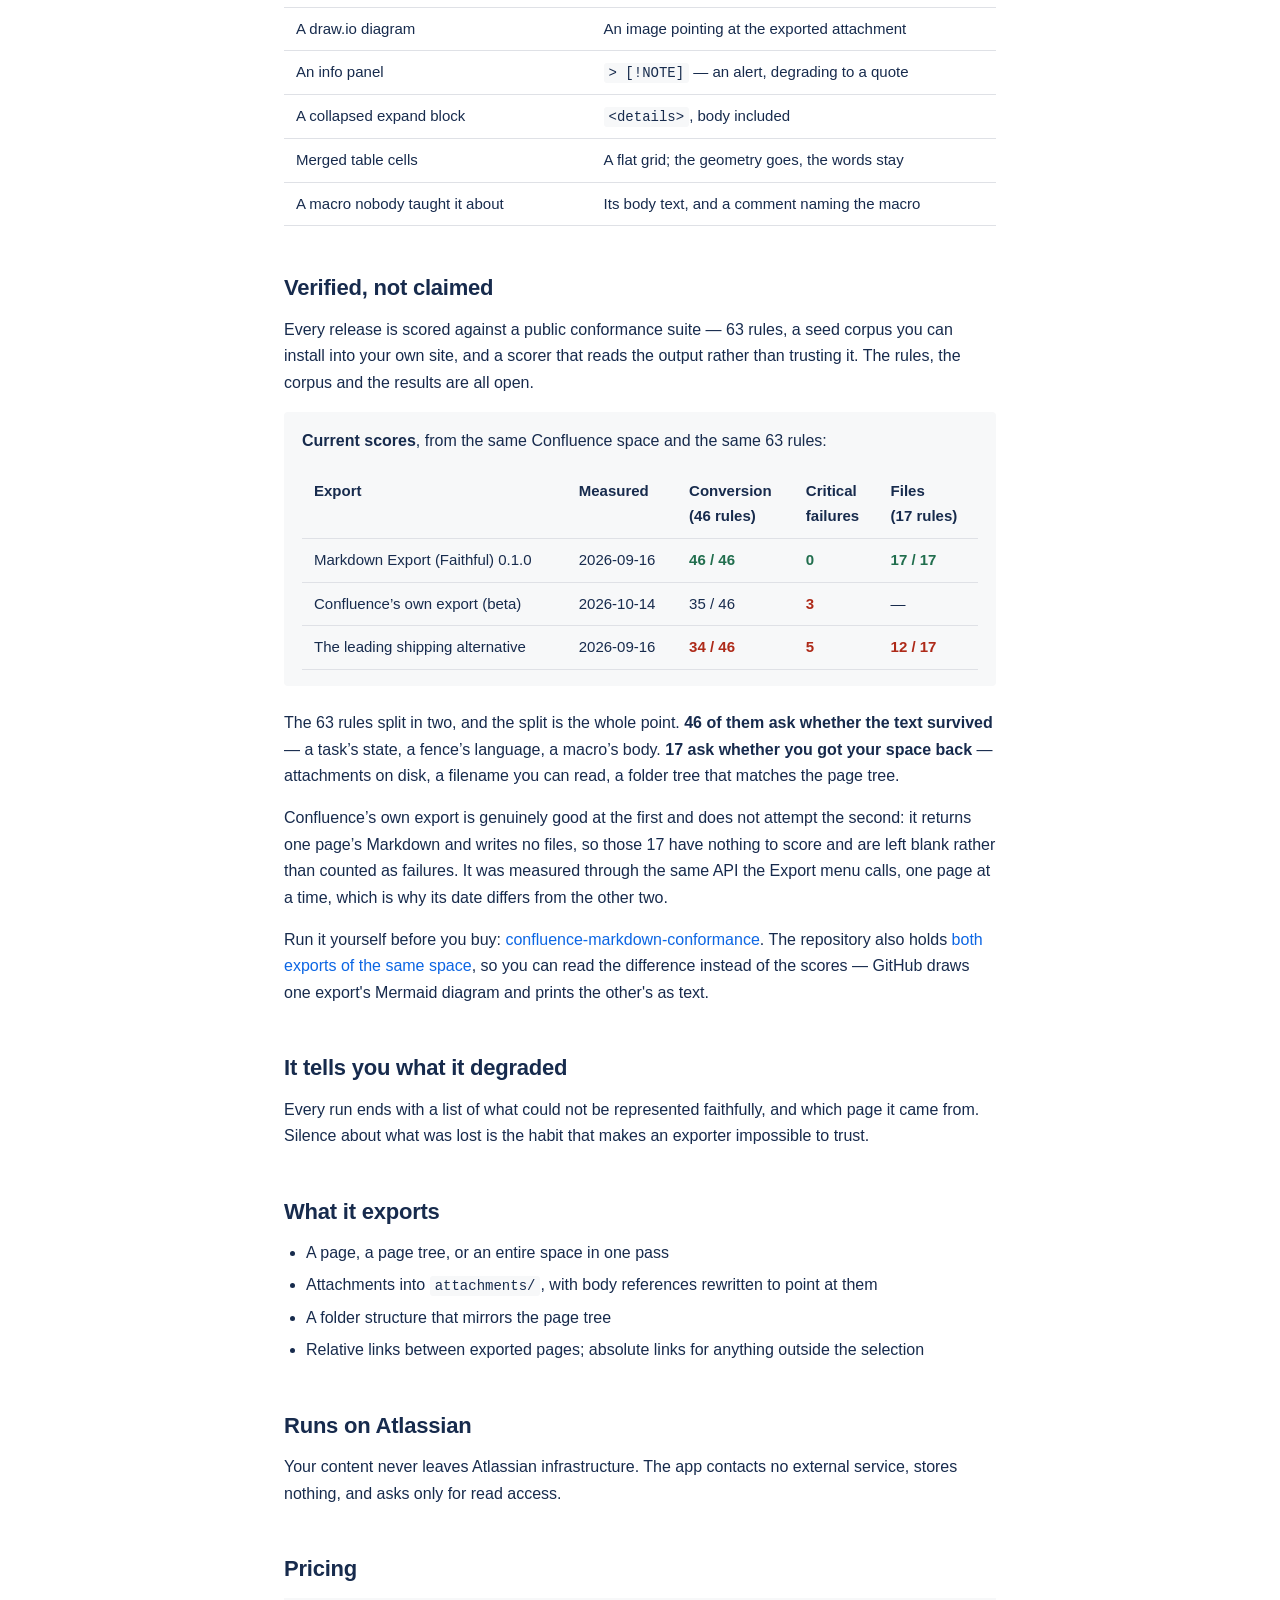
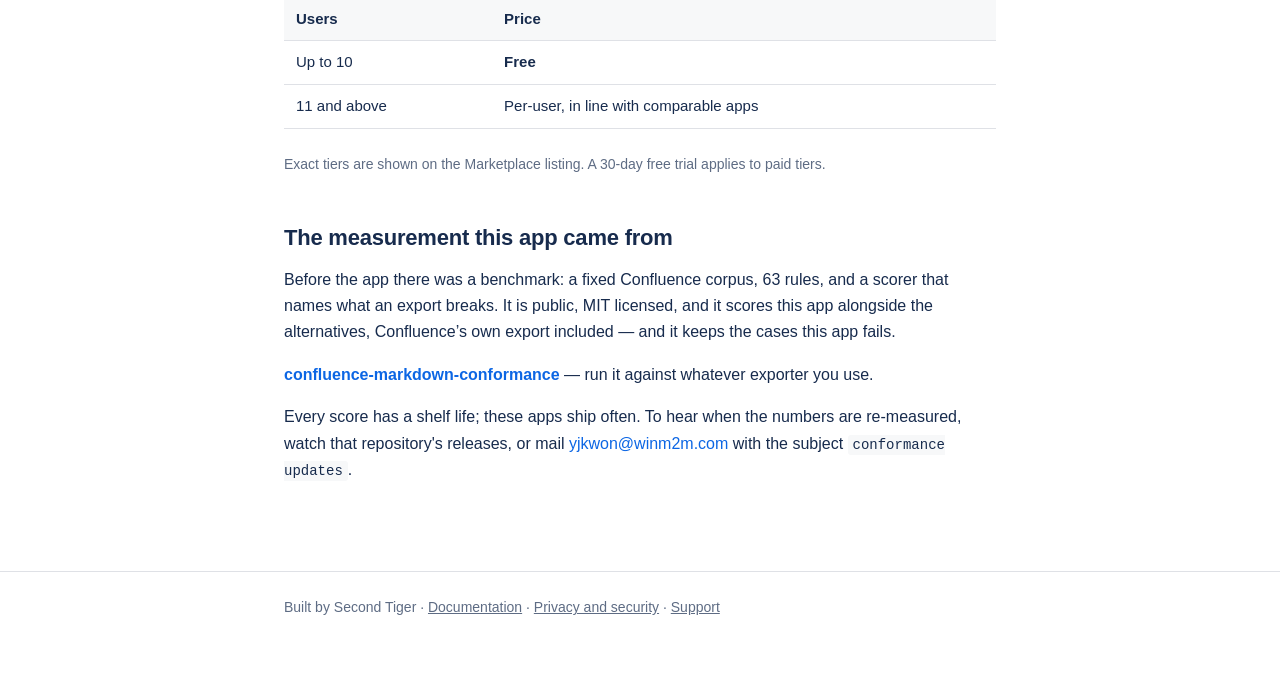
==== commit a10e2c86: "앱 이름을 마켓플레이스 게시명으로 맞춘다 리스팅은 2026-10 에 'Markdown Export (Faithful) for Confluence' 로 바뀌었는데 제품 사이트는 옛 " ====
--- a/index.html
+++ b/index.html
@@ -3,7 +3,7 @@
 <head>
 <meta charset="utf-8">
 <meta name="viewport" content="width=device-width, initial-scale=1">
-<title>Faithful Markdown Export for Confluence</title>
+<title>Markdown Export (Faithful) for Confluence</title>
 <meta name="description" content="Confluence's own export returns one page of Markdown. This app exports a page tree or a whole space — attachments, rewritten links and readable filenames — and reports what it degraded.">
 <link rel="stylesheet" href="style.css">
 <!-- 구조화 데이터. 사람이 아니라 검색·생성형 엔진이 읽는다. 여기 적는 것은
@@ -13,13 +13,13 @@
 {
   "@context": "https://schema.org",
   "@type": "SoftwareApplication",
-  "name": "Faithful Markdown Export for Confluence",
+  "name": "Markdown Export (Faithful) for Confluence",
   "applicationCategory": "BusinessApplication",
   "applicationSubCategory": "Atlassian Confluence Cloud app",
   "operatingSystem": "Atlassian Confluence Cloud",
-  "url": "https://youngjunekwon.github.io/faithful-markdown-export/",
-  "downloadUrl": "https://marketplace.atlassian.com/apps/1569868747/faithful-markdown-export-for-confluence",
-  "softwareHelp": "https://youngjunekwon.github.io/faithful-markdown-export/docs.html",
+  "url": "https://markdown.secondtiger.com/",
+  "downloadUrl": "https://marketplace.atlassian.com/apps/1569868747/markdown-export-faithful-for-confluence",
+  "softwareHelp": "https://markdown.secondtiger.com/docs.html",
   "description": "Exports a Confluence page, page tree or whole space to Markdown in one pass. Confluence's own export returns the body text of a single page; this app additionally carries attachments, rewrites the links between exported pages, keeps non-ASCII page titles as readable filenames, and reports anything that could not be represented faithfully rather than dropping it silently.",
   "featureList": [
     "Export a page, a page tree or an entire space in one pass",
@@ -48,7 +48,7 @@
       "name": "11 users and above",
       "priceCurrency": "USD",
       "category": "subscription",
-      "url": "https://marketplace.atlassian.com/apps/1569868747/faithful-markdown-export-for-confluence?tab=pricing"
+      "url": "https://marketplace.atlassian.com/apps/1569868747/markdown-export-faithful-for-confluence?tab=pricing"
     }
   ],
   "isAccessibleForFree": true
@@ -59,7 +59,7 @@
 
 <header class="site">
   <div class="wrap">
-    <strong>Faithful Markdown Export</strong>
+    <strong>Markdown Export (Faithful)</strong>
     <nav>
       <a href="docs.html">Docs</a>
       <a href="privacy.html">Privacy</a>
@@ -141,7 +141,7 @@
   <p><strong>Current scores</strong>, from the same Confluence space and the same 63 rules:</p>
   <table style="margin-bottom:0">
     <tr><th>Export</th><th>Measured</th><th>Conversion<br>(46 rules)</th><th>Critical<br>failures</th><th>Files<br>(17 rules)</th></tr>
-    <tr><td>Faithful Markdown Export 0.1.0</td><td>2026&#8209;09&#8209;16</td><td class="yes">46 / 46</td><td class="yes">0</td><td class="yes">17 / 17</td></tr>
+    <tr><td>Markdown Export (Faithful) 0.1.0</td><td>2026&#8209;09&#8209;16</td><td class="yes">46 / 46</td><td class="yes">0</td><td class="yes">17 / 17</td></tr>
     <tr><td>Confluence’s own export (beta)</td><td>2026&#8209;10&#8209;14</td><td>35 / 46</td><td class="no">3</td><td>—</td></tr>
     <tr><td>The leading shipping alternative</td><td>2026&#8209;09&#8209;16</td><td class="no">34 / 46</td><td class="no">5</td><td class="no">12 / 17</td></tr>
   </table>
